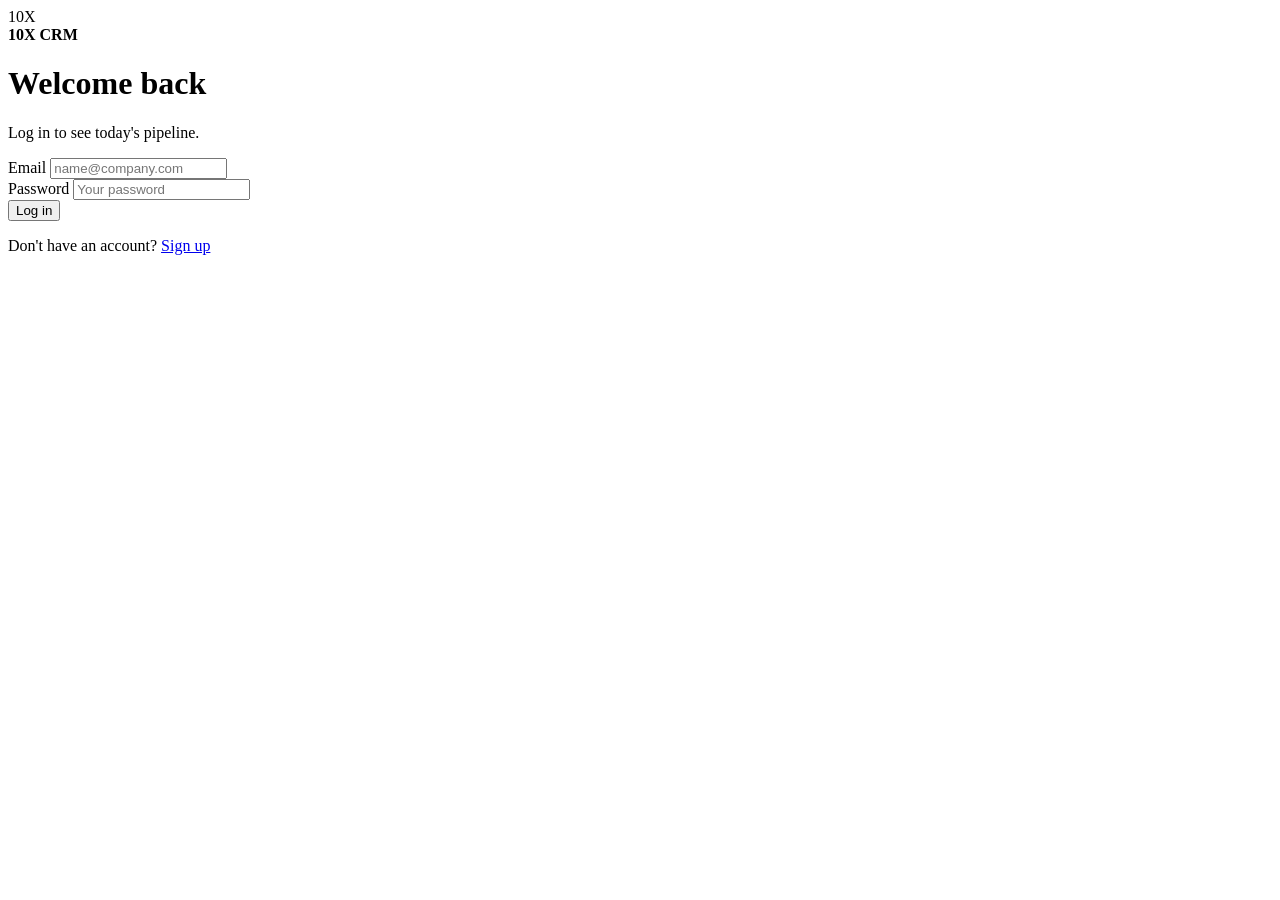
==== index.html @ f13ed2fc "feat: build login page markup" ====
<!DOCTYPE html>
<html lang="en">
<head>
  <meta charset="UTF-8" />
  <meta name="viewport" content="width=device-width, initial-scale=1.0" />
  <title>Log in — 10X CRM</title>
  <link rel="stylesheet" href="css/style.css" />
</head>
<body>
  <div class="auth-page">
    <div class="auth-card">
      <div class="logo-row">
        <div class="logo-mark">10X</div>
        <strong>10X CRM</strong>
      </div>
      <h1>Welcome back</h1>
      <p>Log in to see today's pipeline.</p>

      <form id="login-form" novalidate>
        <div class="field">
          <label for="login-email">Email</label>
          <input type="text" id="login-email" name="email" placeholder="name@company.com" />
          <div class="field-error" data-error-for="email"></div>
        </div>
        <div class="field">
          <label for="login-password">Password</label>
          <input type="password" id="login-password" name="password" placeholder="Your password" />
          <div class="field-error" data-error-for="password"></div>
        </div>
        <button type="submit" class="btn-primary btn-block">Log in</button>
      </form>

      <p class="auth-footer">Don't have an account? <a href="signup.html">Sign up</a></p>
    </div>
  </div>

  <script src="js/data.js"></script>
  <script src="js/guard.js"></script>
  <script src="js/auth.js"></script>
</body>
</html>
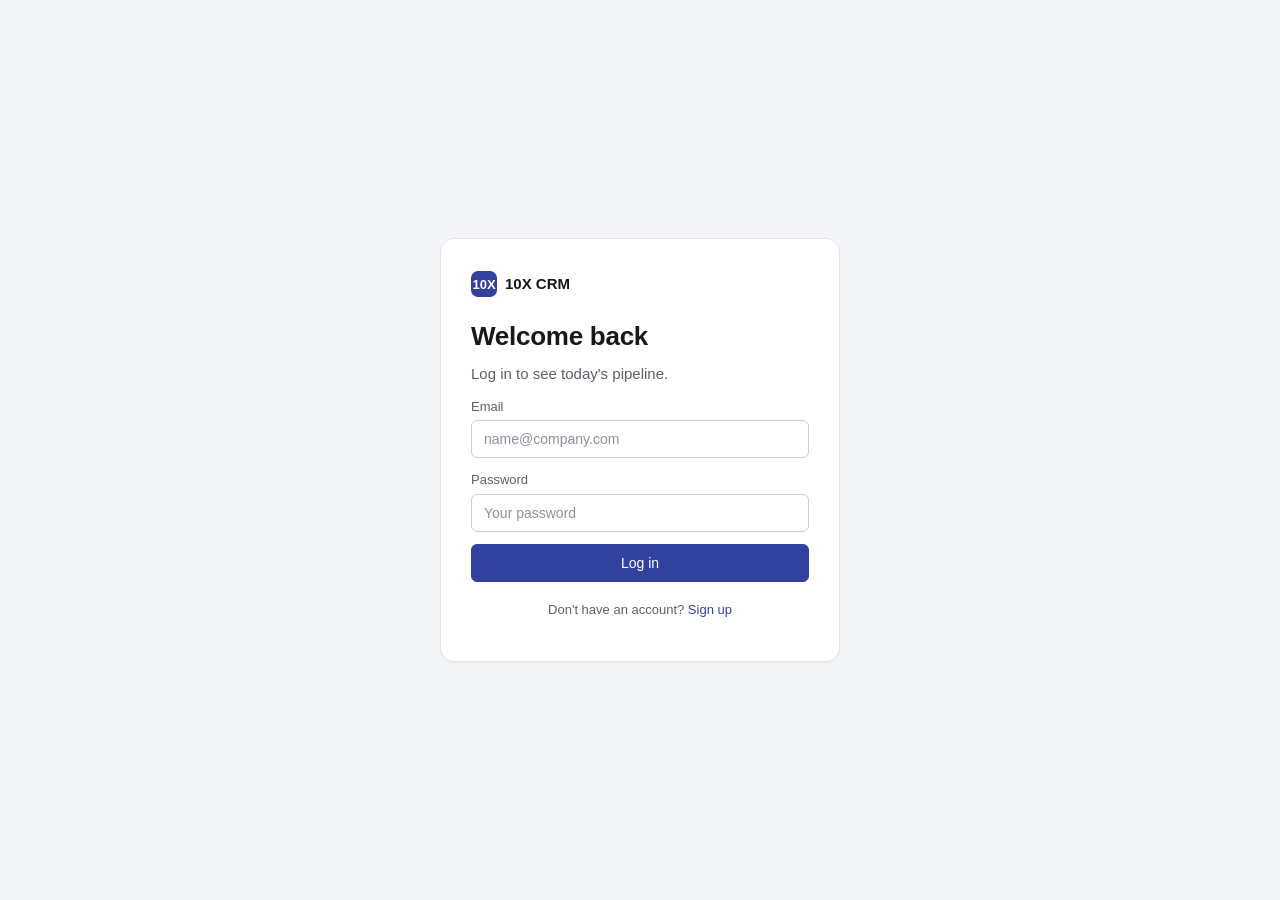
==== commit fad7fbc0: "fix: eliminate flash-of-light-theme on page load data-theme was only set inside DOMContentLoaded (gu" ====
--- a/index.html
+++ b/index.html
@@ -4,6 +4,15 @@
   <meta charset="UTF-8" />
   <meta name="viewport" content="width=device-width, initial-scale=1.0" />
   <title>Log in — 10X CRM</title>
+  <!-- Runs before CSS/body render, so data-theme is already set on the
+       first frame — otherwise the page briefly paints the default
+       (light) theme before data.js/guard.js get a chance to run.
+       Self-contained on purpose: data.js hasn't loaded yet here, so
+       the "crm_theme" key is written out directly instead of using
+       data.js's STORAGE_KEYS.THEME. -->
+  <script>
+    document.documentElement.setAttribute("data-theme", localStorage.getItem("crm_theme") || "light");
+  </script>
   <link rel="stylesheet" href="css/style.css" />
 </head>
 <body>
--- a/css/style.css
+++ b/css/style.css
@@ -0,0 +1,483 @@
+/* ==========================================================================
+   10X CRM — global stylesheet
+   Design tokens + light/dark theme + shared UI components
+   ========================================================================== */
+
+:root {
+  --bg: #f4f5f8;
+  --surface: #ffffff;
+  --surface-alt: #eef0f4;
+  --border: #e3e5ea;
+  --border-strong: #cdd0d8;
+  --text-primary: #16181d;
+  --text-secondary: #5c606b;
+  --text-muted: #8d919c;
+
+  --accent: #33419e;
+  --accent-hover: #2a3684;
+  --accent-contrast: #ffffff;
+  --accent-bg: #e8eaf7;
+
+  --danger: #b23a2e;
+  --danger-bg: #fbeae8;
+  --success: #1c7a4d;
+  --success-bg: #e4f4ec;
+  --warning: #9c6a12;
+  --warning-bg: #fbf1de;
+  --neutral-bg: #eef0f4;
+
+  --radius-sm: 6px;
+  --radius: 10px;
+  --radius-lg: 14px;
+  --shadow-card: 0 1px 2px rgba(20, 22, 27, 0.05);
+  --shadow-pop: 0 8px 28px rgba(20, 22, 27, 0.18);
+
+  --font: -apple-system, BlinkMacSystemFont, "Segoe UI", Roboto, Helvetica, Arial, sans-serif;
+}
+
+[data-theme="dark"] {
+  --bg: #13151a;
+  --surface: #1b1e25;
+  --surface-alt: #21242c;
+  --border: #2c2f38;
+  --border-strong: #3c4049;
+  --text-primary: #f0f1f4;
+  --text-secondary: #a7abb6;
+  --text-muted: #747883;
+
+  --accent: #7c89e6;
+  --accent-hover: #909bec;
+  --accent-contrast: #10121a;
+  --accent-bg: #262b52;
+
+  --danger: #e58177;
+  --danger-bg: #3a2320;
+  --success: #5fcf98;
+  --success-bg: #17301f;
+  --warning: #e3b06c;
+  --warning-bg: #3a2c14;
+  --neutral-bg: #262a32;
+}
+
+* { box-sizing: border-box; }
+
+html, body {
+  margin: 0;
+  padding: 0;
+  background: var(--bg);
+  color: var(--text-primary);
+  font-family: var(--font);
+  font-size: 15px;
+  line-height: 1.5;
+  -webkit-font-smoothing: antialiased;
+}
+
+h1, h2, h3, h4 { margin: 0 0 0.25em; font-weight: 600; letter-spacing: -0.01em; }
+h1 { font-size: 26px; }
+h2 { font-size: 20px; }
+h3 { font-size: 16px; }
+p { margin: 0 0 0.75em; color: var(--text-secondary); }
+a { color: var(--accent); text-decoration: none; }
+a:hover { text-decoration: underline; }
+
+::placeholder { color: var(--text-muted); }
+
+button, input, select, textarea { font-family: inherit; font-size: 14px; color: var(--text-primary); }
+
+input, select, textarea {
+  width: 100%;
+  height: 38px;
+  padding: 0 12px;
+  background: var(--surface);
+  border: 1px solid var(--border-strong);
+  border-radius: var(--radius-sm);
+  outline: none;
+  transition: border-color 0.12s ease, box-shadow 0.12s ease;
+}
+textarea { height: auto; padding: 8px 12px; resize: vertical; min-height: 64px; }
+input:focus, select:focus, textarea:focus {
+  border-color: var(--accent);
+  box-shadow: 0 0 0 3px var(--accent-bg);
+}
+input.input-error, textarea.input-error { border-color: var(--danger); }
+input.input-error:focus { box-shadow: 0 0 0 3px var(--danger-bg); }
+
+.field { margin-bottom: 12px; }
+.field label {
+  display: block;
+  font-size: 13px;
+  font-weight: 500;
+  color: var(--text-secondary);
+  margin-bottom: 4px;
+}
+.field-error { color: var(--danger); font-size: 12px; margin-top: 4px; }
+
+button {
+  cursor: pointer;
+  height: 38px;
+  padding: 0 16px;
+  border-radius: var(--radius-sm);
+  border: 1px solid var(--border-strong);
+  background: var(--surface);
+  color: var(--text-primary);
+  font-weight: 500;
+  transition: background 0.12s ease, transform 0.05s ease, border-color 0.12s ease;
+}
+button:hover { background: var(--surface-alt); }
+button:active { transform: scale(0.98); }
+button:disabled { opacity: 0.5; cursor: not-allowed; }
+
+.btn-primary { background: var(--accent); border-color: var(--accent); color: var(--accent-contrast); }
+.btn-primary:hover { background: var(--accent-hover); border-color: var(--accent-hover); }
+
+.btn-danger { color: var(--danger); border-color: var(--danger); background: transparent; }
+.btn-danger:hover { background: var(--danger-bg); }
+
+.btn-block { width: 100%; }
+.btn-sm { height: 30px; padding: 0 10px; font-size: 13px; }
+.btn-icon { width: 36px; height: 36px; padding: 0; display: inline-flex; align-items: center; justify-content: center; }
+
+/* ---------- layout shell (protected pages) ---------- */
+
+/* flex (not grid) so mobile can switch row->column with one property,
+   and so the sidebar and .main can each manage their own scrolling
+   independently instead of the whole page scrolling.
+   100dvh (not 100vh): on phones/tablets the address bar can show or
+   hide, which changes how tall the *visible* viewport actually is —
+   100vh ignores that and uses the tallest possible viewport, so the
+   layout ends up taller than the screen and forces an unwanted
+   scroll. 100dvh tracks the real, current viewport height. The plain
+   100vh line stays first as a fallback for browsers that don't
+   support dvh yet. */
+.app-shell {
+  display: flex;
+  height: 100vh;
+  height: 100dvh;
+}
+
+.sidebar {
+  flex-shrink: 0;
+  width: 220px;
+  background: var(--surface);
+  border-right: 1px solid var(--border);
+  padding: 20px 14px;
+  display: flex;
+  flex-direction: column;
+  gap: 2px;
+  overflow-y: auto;
+}
+
+.sidebar .logo {
+  display: flex; align-items: center; gap: 8px;
+  font-weight: 700; font-size: 16px;
+  padding: 6px 10px 20px;
+  color: var(--text-primary);
+  cursor: pointer;
+  text-decoration: none;
+}
+.sidebar .logo:hover { text-decoration: none; }
+.logo-mark {
+  width: 26px; height: 26px; border-radius: 7px;
+  background: var(--accent); color: var(--accent-contrast);
+  display: flex; align-items: center; justify-content: center;
+  font-size: 13px; font-weight: 700;
+}
+
+.nav-link {
+  display: flex; align-items: center; gap: 10px;
+  padding: 9px 10px; border-radius: var(--radius-sm);
+  color: var(--text-secondary); font-size: 14px; font-weight: 500;
+  text-decoration: none;
+}
+.nav-link:hover { background: var(--surface-alt); text-decoration: none; }
+.nav-link.active { background: var(--accent-bg); color: var(--accent); }
+
+/* Groups Dashboard/Clients/Profile so the mobile breakpoint can turn
+   this one wrapper into its own row, instead of every link having to
+   individually know it's part of "row 2". Column + the same 2px gap
+   .sidebar used to give these links directly, so desktop looks
+   identical to before this wrapper existed. */
+.sidebar-menu { display: flex; flex-direction: column; gap: 2px; }
+
+.sidebar-bottom {
+  margin-top: auto; display: flex; flex-direction: column; gap: 2px;
+  padding-top: 10px; border-top: 1px solid var(--border);
+}
+
+.main {
+  flex: 1 1 auto;
+  min-width: 0;
+  min-height: 0; /* flexbox quirk: without this a flex child with
+    overflow:auto won't actually shrink to fit and scroll internally —
+    it grows and pushes/scrolls the whole page instead, which is
+    exactly the "content scrolls" bug this fixes */
+  overflow-y: auto;
+  padding: 28px 36px;
+  max-width: 1100px;
+}
+
+.page-header {
+  display: flex; align-items: center; justify-content: space-between;
+  margin-bottom: 22px; gap: 16px; flex-wrap: wrap;
+}
+
+/* ---------- auth pages ---------- */
+
+.auth-page {
+  min-height: 100vh;
+  min-height: 100dvh;
+  display: flex; align-items: center; justify-content: center; padding: 24px;
+}
+.auth-card {
+  width: 100%; max-width: 400px;
+  background: var(--surface); border: 1px solid var(--border); border-radius: var(--radius-lg);
+  padding: 32px 30px; box-shadow: var(--shadow-card);
+}
+.auth-card .logo-row { display: flex; align-items: center; gap: 8px; margin-bottom: 20px; }
+.auth-footer { text-align: center; margin-top: 18px; font-size: 13px; color: var(--text-secondary); }
+
+/* ---------- cards / stats ---------- */
+
+.card { background: var(--surface); border: 1px solid var(--border); border-radius: var(--radius-lg); padding: 18px 20px; }
+
+.stat-grid { display: grid; grid-template-columns: repeat(4, minmax(0, 1fr)); gap: 12px; margin-bottom: 22px; }
+.stat-card { background: var(--surface); border: 1px solid var(--border); border-radius: var(--radius); padding: 16px 18px; }
+.stat-label { font-size: 13px; color: var(--text-secondary); margin: 0 0 6px; }
+.stat-value { font-size: 24px; font-weight: 600; }
+
+.pipeline-grid { display: grid; grid-template-columns: repeat(4, minmax(0, 1fr)); gap: 10px; margin-bottom: 22px; }
+.pipeline-card { background: var(--surface); border: 1px solid var(--border); border-radius: var(--radius); padding: 12px 14px; }
+.pipeline-card .p-label { font-size: 12px; color: var(--text-secondary); margin: 0; }
+.pipeline-card .p-value { font-size: 20px; font-weight: 600; margin: 4px 0 0; }
+.pipeline-card.p-won { background: var(--success-bg); }
+.pipeline-card.p-won .p-label, .pipeline-card.p-won .p-value { color: var(--success); }
+.pipeline-card.p-lost { background: var(--danger-bg); }
+.pipeline-card.p-lost .p-label, .pipeline-card.p-lost .p-value { color: var(--danger); }
+
+/* ---------- badges ---------- */
+
+.badge {
+  display: inline-block; font-size: 12px; font-weight: 500;
+  padding: 3px 10px; border-radius: 20px;
+  border: 1px solid var(--border); color: var(--text-secondary); background: var(--surface-alt);
+  white-space: nowrap;
+}
+.badge-lead { background: var(--neutral-bg); color: var(--text-secondary); border-color: var(--border); }
+.badge-contacted { background: var(--accent-bg); color: var(--accent); border-color: transparent; }
+.badge-won { background: var(--success-bg); color: var(--success); border-color: transparent; }
+.badge-lost { background: var(--danger-bg); color: var(--danger); border-color: transparent; }
+
+/* ---------- recent clients list (dashboard) ---------- */
+
+.recent-list { background: var(--surface); border: 1px solid var(--border); border-radius: var(--radius); overflow: hidden; }
+.recent-row { display: flex; align-items: center; gap: 12px; padding: 10px 14px; border-bottom: 1px solid var(--border); }
+.recent-row:last-child { border-bottom: none; }
+.recent-row .name { font-size: 13px; font-weight: 500; margin: 0; }
+.recent-row .company { font-size: 12px; color: var(--text-muted); margin: 1px 0 0; }
+.recent-row .date { font-size: 12px; color: var(--text-muted); margin-left: auto; }
+
+.avatar {
+  width: 32px; height: 32px; border-radius: 50%;
+  background: var(--accent-bg); color: var(--accent);
+  display: flex; align-items: center; justify-content: center;
+  font-size: 12px; font-weight: 600; flex-shrink: 0; overflow: hidden;
+}
+.avatar img { width: 100%; height: 100%; object-fit: cover; }
+
+/* ---------- clients toolbar & list ---------- */
+
+.toolbar { display: flex; align-items: center; gap: 8px; flex-wrap: wrap; margin-bottom: 16px; }
+.toolbar input[type="text"] { width: 240px; }
+.chip-group { display: flex; gap: 6px; flex-wrap: wrap; }
+.chip {
+  font-size: 12px; padding: 7px 14px; border-radius: 20px;
+  border: 1px solid var(--border-strong); background: var(--surface); color: var(--text-secondary);
+  cursor: pointer;
+}
+.chip:hover { background: var(--surface-alt); }
+.chip.active { background: var(--text-primary); color: var(--bg); border-color: var(--text-primary); }
+.toolbar select.sort-select { width: 190px; margin-left: auto; }
+
+.client-list { display: flex; flex-direction: column; gap: 8px; }
+.client-card {
+  display: flex; align-items: center; gap: 14px;
+  border: 1px solid var(--border); border-radius: var(--radius);
+  padding: 12px 14px; background: var(--surface); cursor: pointer;
+}
+.client-card:hover { border-color: var(--border-strong); }
+.client-card .info { flex: 1; min-width: 0; }
+.client-card .cname { font-size: 14px; font-weight: 500; margin: 0; }
+.client-card .cmeta { font-size: 12px; color: var(--text-secondary); margin: 2px 0 0; overflow: hidden; text-overflow: ellipsis; white-space: nowrap; }
+.client-card .cvalue { font-size: 12px; font-weight: 600; color: var(--success); margin: 2px 0 0; }
+.client-card select.status-select { width: 130px; height: 32px; font-size: 12px; font-weight: 500; }
+.status-select-lead { background: var(--neutral-bg); color: var(--text-secondary); border-color: var(--border); }
+.status-select-contacted { background: var(--accent-bg); color: var(--accent); border-color: transparent; }
+.status-select-won { background: var(--success-bg); color: var(--success); border-color: transparent; }
+.status-select-lost { background: var(--danger-bg); color: var(--danger); border-color: transparent; }
+.client-card .row-actions { display: flex; align-items: center; gap: 8px; }
+
+.empty-state, .loading-state, .error-state {
+  text-align: center; padding: 40px 20px; color: var(--text-secondary);
+  border: 1px dashed var(--border-strong); border-radius: var(--radius);
+}
+.error-state { color: var(--danger); }
+.error-state button { margin-top: 12px; }
+
+/* ---------- modal ---------- */
+
+.modal-overlay {
+  position: fixed; inset: 0; background: rgba(10, 11, 14, 0.5);
+  display: flex; align-items: center; justify-content: center;
+  padding: 20px; z-index: 100;
+}
+.modal-overlay.hidden { display: none; }
+.modal {
+  background: var(--surface); border-radius: var(--radius-lg); border: 1px solid var(--border);
+  padding: 22px 24px; width: 100%; max-width: 420px; max-height: 90vh; overflow-y: auto;
+  box-shadow: var(--shadow-pop);
+}
+.modal-header { display: flex; align-items: center; justify-content: space-between; margin-bottom: 14px; }
+.modal-header button { border: none; background: transparent; height: 28px; width: 28px; padding: 0; font-size: 18px; color: var(--text-secondary); }
+.modal-row-2 { display: grid; grid-template-columns: 1fr 1fr; gap: 10px; }
+
+.detail-header { display: flex; align-items: center; gap: 12px; margin-bottom: 14px; }
+.detail-header .avatar { width: 44px; height: 44px; font-size: 15px; }
+.detail-meta { font-size: 13px; color: var(--text-secondary); }
+.notes-list { max-height: 160px; overflow-y: auto; border: 1px solid var(--border); border-radius: var(--radius-sm); padding: 8px 10px; margin-bottom: 10px; background: var(--surface-alt); }
+.note-item { font-size: 13px; padding: 6px 0; border-bottom: 1px solid var(--border); }
+.note-item:last-child { border-bottom: none; }
+.note-item .note-date { font-size: 11px; color: var(--text-muted); display: block; margin-top: 2px; }
+.note-empty { font-size: 13px; color: var(--text-muted); padding: 6px 0; }
+.add-note-row { display: flex; gap: 8px; margin-bottom: 14px; }
+.add-note-row input { flex: 1; }
+
+/* ---------- toast ---------- */
+
+.toast-container { position: fixed; bottom: 20px; right: 20px; display: flex; flex-direction: column; gap: 8px; z-index: 200; }
+.toast {
+  display: flex; align-items: center; gap: 10px;
+  min-width: 240px; max-width: 340px; padding: 12px 14px;
+  border-radius: var(--radius-sm); font-size: 13px; font-weight: 500;
+  box-shadow: var(--shadow-pop); border: 1px solid transparent;
+}
+.toast-success { background: var(--success-bg); color: var(--success); border-color: var(--success); }
+.toast-error { background: var(--danger-bg); color: var(--danger); border-color: var(--danger); }
+.toast button {
+  margin-left: auto; border: none; background: transparent;
+  height: 20px; width: 20px; padding: 0; color: inherit; opacity: 0.7;
+}
+.toast button:hover { opacity: 1; background: transparent; }
+
+/* ---------- theme toggle ---------- */
+
+.theme-toggle { display: flex; align-items: center; justify-content: space-between; }
+.switch {
+  position: relative; width: 38px; height: 22px; border-radius: 20px;
+  background: var(--border-strong); cursor: pointer; flex-shrink: 0; border: none; padding: 0;
+}
+.switch::after {
+  content: ""; position: absolute; top: 2px; left: 2px;
+  width: 18px; height: 18px; border-radius: 50%; background: var(--surface);
+  transition: transform 0.15s ease;
+}
+[data-theme="dark"] .switch { background: var(--accent); }
+[data-theme="dark"] .switch::after { transform: translateX(16px); }
+
+/* ---------- utility ---------- */
+
+.text-muted { color: var(--text-muted); }
+.mt-0 { margin-top: 0; }
+.flex { display: flex; }
+.gap-8 { gap: 8px; }
+.hidden { display: none !important; }
+
+/* ==========================================================================
+   Responsive breakpoints
+   Desktop is the default above (no media query needed) — full sidebar,
+   4-column stat/pipeline grids. Tablet and mobile below only override
+   what actually needs to change at that size, cascading on top of
+   desktop and (for mobile) on top of tablet.
+   ========================================================================== */
+
+/* ---------- tablet (≤1024px, e.g. iPad portrait/landscape) ----------
+   The sidebar stays a vertical column (same as desktop: logo at the
+   top, theme+logout pinned to the bottom via .sidebar-bottom's
+   margin-top:auto) — only the width and a couple of grids shrink.
+   The 100dvh fix on .app-shell above already applies here too, so
+   there's nothing height-related left to fix per breakpoint. */
+@media (max-width: 1024px) {
+  .sidebar { width: 180px; }
+  .main { padding: 22px; }
+  .stat-grid, .pipeline-grid { grid-template-columns: repeat(2, minmax(0, 1fr)); }
+  .client-card select.status-select { width: 110px; }
+}
+
+/* ---------- mobile (≤640px, e.g. phones in portrait) ----------
+   .app-shell switches from a row (sidebar beside content) to a
+   column (header above content). The sidebar becomes a two-row
+   header instead of a side column, sized to fit its own content
+   (flex-shrink: 0) rather than stretching — it never scrolls because
+   it isn't the flexible item; .main is (flex: 1 1 auto + its own
+   overflow-y: auto from the base rule), so only the content below
+   the header scrolls, same mechanism as desktop/tablet. */
+@media (max-width: 640px) {
+  .app-shell { flex-direction: column; }
+
+  .sidebar {
+    flex-shrink: 0;
+    width: 100%;
+    flex-direction: row;
+    flex-wrap: wrap;
+    align-items: center;
+    overflow-y: visible;
+    padding: 8px 12px;
+    gap: 10px;
+  }
+
+  /* Row 1 = logo, then (pushed to the far right by margin-left:auto)
+     theme toggle + logout. Row 2 = the nav menu, in its own
+     .sidebar-menu wrapper (see HTML). Giving that wrapper
+     flex-basis:100% forces it onto its own fresh line, since 100% of
+     the row's width can never fit next to anything else — no
+     pseudo-elements or ordering tricks needed, just one real
+     container with one property. */
+  .sidebar .logo { order: 1; padding: 4px 6px; }
+  .sidebar-bottom {
+    order: 2; margin-left: auto; flex-shrink: 0;
+    margin-top: 0; flex-direction: row; border-top: none; padding-top: 0;
+  }
+  .sidebar .theme-toggle span { display: none; } /* no room for the "Dark mode" label */
+
+  .sidebar-menu {
+    order: 3;
+    flex-basis: 100%;
+    flex-direction: row; /* base rule has it as column, for desktop */
+    gap: 4px;
+  }
+  .sidebar-menu .nav-link { flex: 1 1 0; justify-content: center; }
+
+  .main { padding: 16px; }
+
+  .auth-card { padding: 24px 20px; }
+
+  /* search / filter chips / sort stack instead of squeezing onto one row */
+  .toolbar { flex-direction: column; align-items: stretch; }
+  .toolbar input[type="text"] { width: 100%; }
+  .toolbar select.sort-select { width: 100%; margin-left: 0; }
+
+  /* a client-card's status-select + Edit + Delete no longer fit next to
+     the name/company text on a narrow screen, so they wrap onto their
+     own full-width row below it (flex-basis: 100% forces the wrap) */
+  .client-card { flex-wrap: wrap; }
+  .client-card .row-actions { flex-basis: 100%; flex-wrap: wrap; margin-top: 10px; }
+
+  .modal { padding: 18px; }
+  .modal-overlay { padding: 12px; }
+  .modal-row-2 { grid-template-columns: 1fr; }
+
+  /* least important column — drop it rather than truncate the name */
+  .recent-row .date { display: none; }
+
+  .toast-container { left: 12px; right: 12px; bottom: 12px; }
+  .toast { min-width: 0; max-width: none; width: 100%; }
+}
